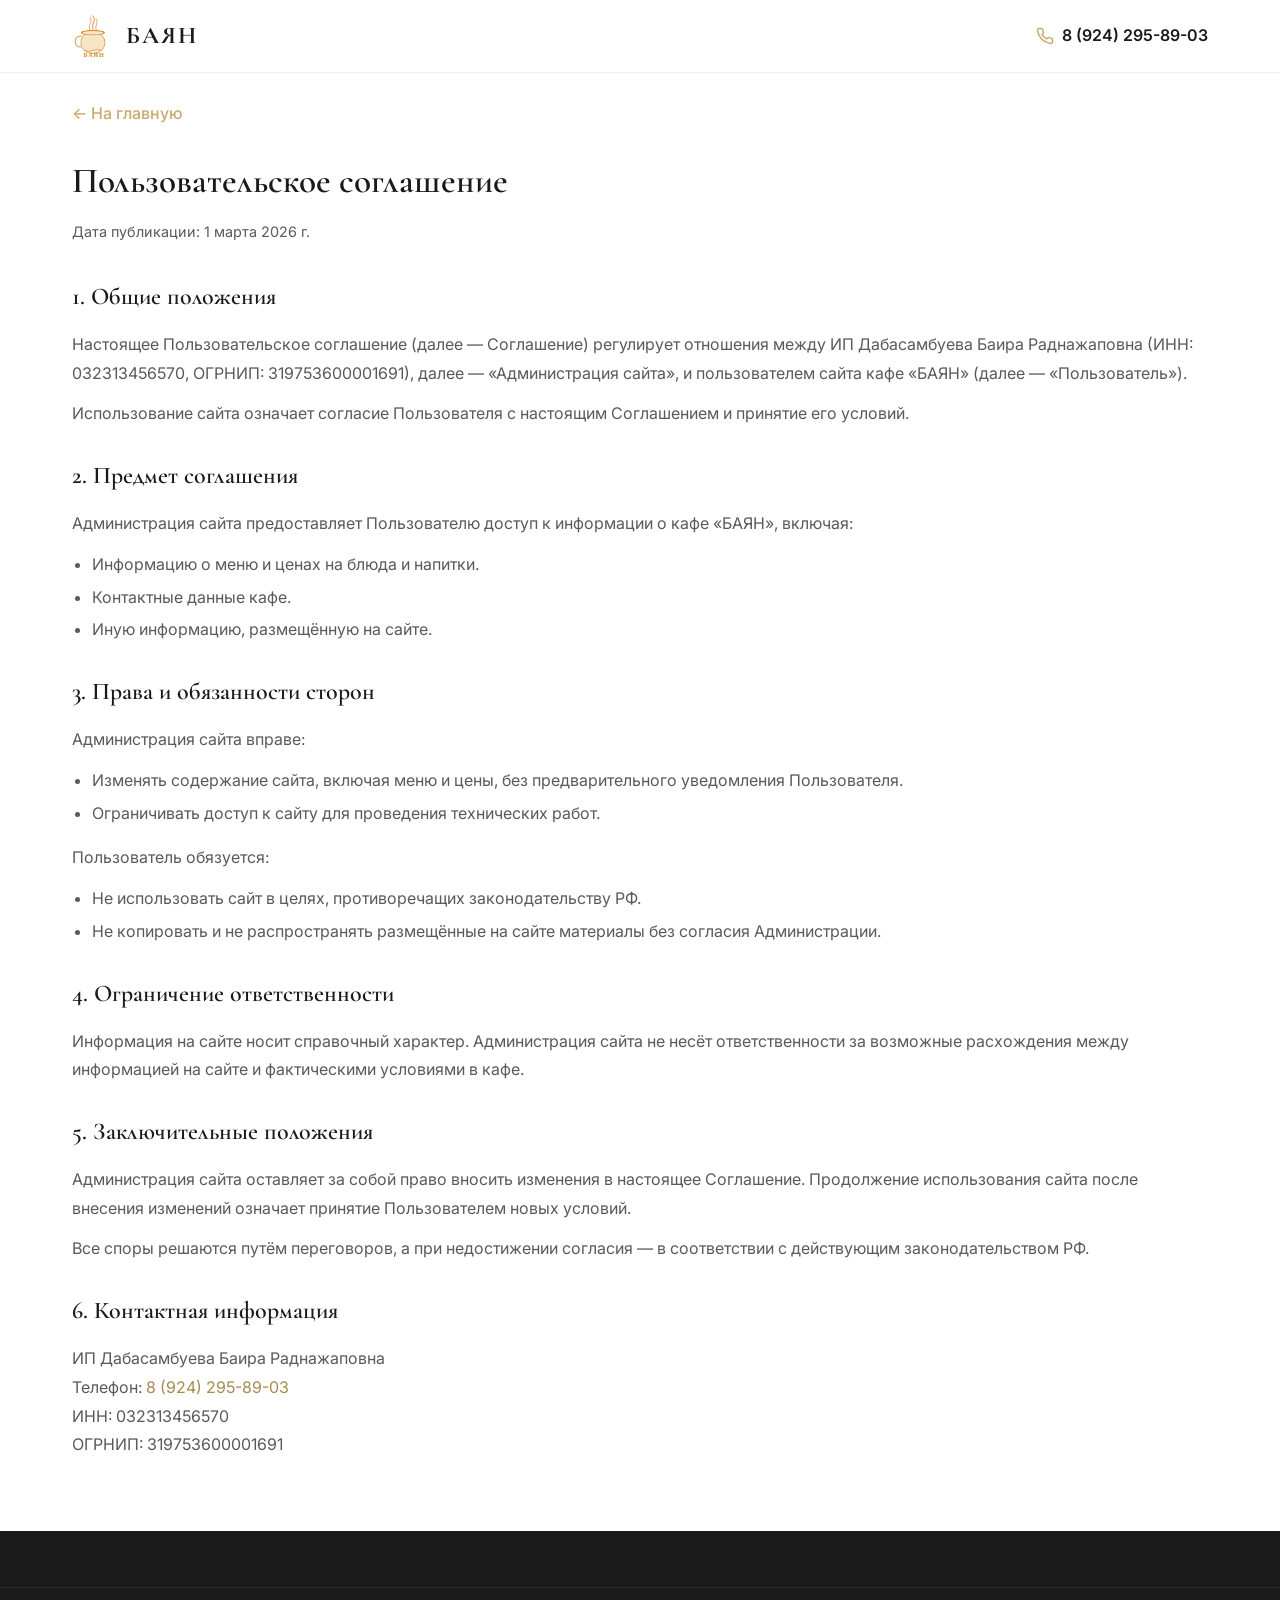
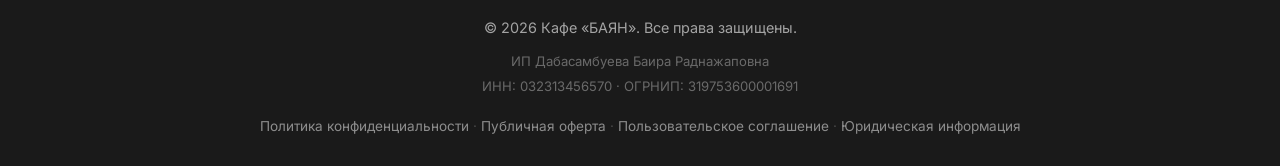
==== agreement.html @ 706bf884 "feat: add legal document pages and footer doc links Added 4 legal pages like on reference site (chim" ====
<!DOCTYPE html>
<html lang="ru">
<head>
    <meta charset="UTF-8">
    <meta name="viewport" content="width=device-width, initial-scale=1.0">
    <title>Пользовательское соглашение — Кафе БАЯН</title>
    <link rel="stylesheet" href="css/style.css">
    <link rel="preconnect" href="https://fonts.googleapis.com">
    <link rel="preconnect" href="https://fonts.gstatic.com" crossorigin>
    <link href="https://fonts.googleapis.com/css2?family=Cormorant+Garamond:wght@400;500;600;700&family=Inter:wght@300;400;500;600&display=swap" rel="stylesheet">
    <style>
        .legal-page { padding: 100px 0 60px; }
        .legal-page h1 { font-family: var(--font-display); font-size: 2.2rem; font-weight: 600; color: var(--dark); margin-bottom: 8px; }
        .legal-page .legal-date { color: var(--text-light); font-size: 0.9rem; margin-bottom: 32px; }
        .legal-page h2 { font-family: var(--font-display); font-size: 1.5rem; font-weight: 600; color: var(--dark); margin: 28px 0 12px; }
        .legal-page p { color: var(--text-light); font-size: 1rem; line-height: 1.8; margin-bottom: 12px; }
        .legal-page ul { margin: 8px 0 16px 20px; list-style: disc; }
        .legal-page ul li { color: var(--text-light); font-size: 1rem; line-height: 1.8; margin-bottom: 4px; }
        .legal-back { display: inline-flex; align-items: center; gap: 6px; color: var(--gold); font-weight: 500; margin-bottom: 24px; font-size: 1rem; }
        .legal-back:hover { color: var(--gold-dark); }
    </style>
</head>
<body>
    <header class="header" id="header">
        <div class="container header__inner">
            <a href="index.html" class="header__logo">
                <img src="images/logo.svg" alt="Кафе БАЯН" class="header__logo-img">
                <span class="header__logo-text">БАЯН</span>
            </a>
            <a href="tel:+79242958903" class="header__phone" style="display:flex">
                <svg width="18" height="18" viewBox="0 0 24 24" fill="none" stroke="currentColor" stroke-width="2"><path d="M22 16.92v3a2 2 0 01-2.18 2 19.79 19.79 0 01-8.63-3.07 19.5 19.5 0 01-6-6 19.79 19.79 0 01-3.07-8.67A2 2 0 014.11 2h3a2 2 0 012 1.72c.127.96.361 1.903.7 2.81a2 2 0 01-.45 2.11L8.09 9.91a16 16 0 006 6l1.27-1.27a2 2 0 012.11-.45c.907.339 1.85.573 2.81.7A2 2 0 0122 16.92z"/></svg>
                <span>8 (924) 295-89-03</span>
            </a>
        </div>
    </header>

    <section class="legal-page">
        <div class="container">
            <a href="index.html" class="legal-back">&larr; На главную</a>
            <h1>Пользовательское соглашение</h1>
            <p class="legal-date">Дата публикации: 1 марта 2026 г.</p>

            <h2>1. Общие положения</h2>
            <p>Настоящее Пользовательское соглашение (далее — Соглашение) регулирует отношения между ИП Дабасамбуева Баира Раднажаповна (ИНН: 032313456570, ОГРНИП: 319753600001691), далее — «Администрация сайта», и пользователем сайта кафе «БАЯН» (далее — «Пользователь»).</p>
            <p>Использование сайта означает согласие Пользователя с настоящим Соглашением и принятие его условий.</p>

            <h2>2. Предмет соглашения</h2>
            <p>Администрация сайта предоставляет Пользователю доступ к информации о кафе «БАЯН», включая:</p>
            <ul>
                <li>Информацию о меню и ценах на блюда и напитки.</li>
                <li>Контактные данные кафе.</li>
                <li>Иную информацию, размещённую на сайте.</li>
            </ul>

            <h2>3. Права и обязанности сторон</h2>
            <p>Администрация сайта вправе:</p>
            <ul>
                <li>Изменять содержание сайта, включая меню и цены, без предварительного уведомления Пользователя.</li>
                <li>Ограничивать доступ к сайту для проведения технических работ.</li>
            </ul>
            <p>Пользователь обязуется:</p>
            <ul>
                <li>Не использовать сайт в целях, противоречащих законодательству РФ.</li>
                <li>Не копировать и не распространять размещённые на сайте материалы без согласия Администрации.</li>
            </ul>

            <h2>4. Ограничение ответственности</h2>
            <p>Информация на сайте носит справочный характер. Администрация сайта не несёт ответственности за возможные расхождения между информацией на сайте и фактическими условиями в кафе.</p>

            <h2>5. Заключительные положения</h2>
            <p>Администрация сайта оставляет за собой право вносить изменения в настоящее Соглашение. Продолжение использования сайта после внесения изменений означает принятие Пользователем новых условий.</p>
            <p>Все споры решаются путём переговоров, а при недостижении согласия — в соответствии с действующим законодательством РФ.</p>

            <h2>6. Контактная информация</h2>
            <p>ИП Дабасамбуева Баира Раднажаповна<br>
            Телефон: <a href="tel:+79242958903">8 (924) 295-89-03</a><br>
            ИНН: 032313456570<br>
            ОГРНИП: 319753600001691</p>
        </div>
    </section>

    <footer class="footer">
        <div class="footer__bottom">
            <div class="container">
                <p class="footer__copyright">&copy; 2026 Кафе «БАЯН». Все права защищены.</p>
                <p class="footer__requisites">ИП Дабасамбуева Баира Раднажаповна</p>
                <p class="footer__requisites">ИНН: 032313456570 &middot; ОГРНИП: 319753600001691</p>
                <div class="footer__docs">
                    <a href="privacy.html">Политика конфиденциальности</a>
                    <span class="footer__docs-sep">&middot;</span>
                    <a href="offer.html">Публичная оферта</a>
                    <span class="footer__docs-sep">&middot;</span>
                    <a href="agreement.html">Пользовательское соглашение</a>
                    <span class="footer__docs-sep">&middot;</span>
                    <a href="legal.html">Юридическая информация</a>
                </div>
            </div>
        </div>
    </footer>
</body>
</html>
---- css/style.css ----
/* ===== Reset ===== */
*, *::before, *::after { margin: 0; padding: 0; box-sizing: border-box; }

:root {
    --dark: #1A1A1A;
    --dark-green: #2C3E2D;
    --green: #3D5A3E;
    --gold: #C9A96E;
    --gold-light: #E0C992;
    --gold-dark: #A88B50;
    --cream: #FAF7F2;
    --white: #FFFFFF;
    --gray-50: #F8F8F8;
    --gray-100: #F0EFED;
    --gray-200: #E0DFDD;
    --gray-400: #999;
    --gray-600: #666;
    --gray-800: #333;
    --text: #2A2A2A;
    --text-light: #5A5A5A;
    --font-display: 'Cormorant Garamond', Georgia, serif;
    --font-body: 'Inter', -apple-system, BlinkMacSystemFont, sans-serif;
    --shadow: 0 8px 30px rgba(0,0,0,0.08);
    --shadow-sm: 0 2px 12px rgba(0,0,0,0.06);
    --radius: 16px;
    --radius-sm: 10px;
    --transition: 0.3s cubic-bezier(0.4, 0, 0.2, 1);
}

html { scroll-behavior: smooth; }
body {
    font-family: var(--font-body);
    color: var(--text);
    background: var(--white);
    font-size: 16px;
    line-height: 1.7;
    overflow-x: hidden;
    -webkit-font-smoothing: antialiased;
}
img { max-width: 100%; height: auto; display: block; }
a { color: var(--gold-dark); text-decoration: none; transition: color var(--transition); }
a:hover { color: var(--gold); }
ul { list-style: none; }

.container {
    width: 100%;
    max-width: 1200px;
    margin: 0 auto;
    padding: 0 20px;
}

/* ===== Typography ===== */
.section-label {
    display: block;
    font-family: var(--font-body);
    font-size: 0.85rem;
    font-weight: 600;
    letter-spacing: 3px;
    text-transform: uppercase;
    color: var(--gold);
    margin-bottom: 12px;
}
.section-label--center { text-align: center; }

.section-title {
    font-family: var(--font-display);
    font-size: 2.4rem;
    font-weight: 600;
    color: var(--dark);
    line-height: 1.2;
    margin-bottom: 1.5rem;
}
.section-title--center { text-align: center; }

/* ===== Buttons ===== */
.btn {
    display: inline-flex;
    align-items: center;
    justify-content: center;
    gap: 10px;
    padding: 16px 40px;
    border-radius: 50px;
    font-family: var(--font-body);
    font-size: 1rem;
    font-weight: 500;
    letter-spacing: 0.5px;
    cursor: pointer;
    transition: all var(--transition);
    border: 2px solid transparent;
    text-decoration: none;
}

.btn--primary {
    background: var(--gold);
    color: var(--white);
    border-color: var(--gold);
}
.btn--primary:hover {
    background: var(--gold-dark);
    border-color: var(--gold-dark);
    color: var(--white);
    transform: translateY(-2px);
    box-shadow: 0 8px 24px rgba(201, 169, 110, 0.35);
}

.btn--glass {
    background: rgba(255,255,255,0.15);
    color: var(--white);
    border-color: rgba(255,255,255,0.4);
    backdrop-filter: blur(10px);
    -webkit-backdrop-filter: blur(10px);
}
.btn--glass:hover {
    background: rgba(255,255,255,0.25);
    color: var(--white);
    transform: translateY(-2px);
}

/* ===== Header ===== */
.header {
    position: fixed;
    top: 0; left: 0; right: 0;
    z-index: 1000;
    background: rgba(255,255,255,0.97);
    backdrop-filter: blur(20px);
    -webkit-backdrop-filter: blur(20px);
    border-bottom: 1px solid rgba(0,0,0,0.06);
    transition: all var(--transition);
}

.header__inner {
    display: flex;
    align-items: center;
    justify-content: space-between;
    height: 64px;
}

.header__logo {
    display: flex;
    align-items: center;
    gap: 10px;
    text-decoration: none;
}
.header__logo-img { height: 44px; width: auto; }
.header__logo-text {
    font-family: var(--font-display);
    font-size: 1.5rem;
    font-weight: 700;
    color: var(--dark);
    letter-spacing: 2px;
}

.header__nav { display: none; }
.header__nav-list { display: flex; gap: 32px; }
.header__nav-link {
    color: var(--gray-600);
    font-size: 0.95rem;
    font-weight: 500;
    letter-spacing: 0.5px;
    text-transform: uppercase;
    position: relative;
    padding: 4px 0;
    transition: color var(--transition);
}
.header__nav-link::after {
    content: '';
    position: absolute;
    bottom: -2px; left: 0;
    width: 0; height: 2px;
    background: var(--gold);
    transition: width var(--transition);
}
.header__nav-link:hover,
.header__nav-link.active { color: var(--dark); }
.header__nav-link:hover::after,
.header__nav-link.active::after { width: 100%; }

.header__phone {
    display: none;
    align-items: center;
    gap: 8px;
    color: var(--dark);
    font-size: 1rem;
    font-weight: 600;
}
.header__phone svg { color: var(--gold); }

.header__phone-mobile {
    display: flex;
    align-items: center;
    gap: 10px;
    color: var(--dark);
    font-size: 1.2rem;
    font-weight: 600;
    margin-top: 40px;
    padding: 18px 28px;
    background: var(--gray-50);
    border-radius: var(--radius-sm);
}
.header__phone-mobile svg { color: var(--gold); }

.header__burger {
    display: flex;
    flex-direction: column;
    justify-content: center;
    gap: 6px;
    width: 32px;
    height: 32px;
    background: none;
    border: none;
    cursor: pointer;
    padding: 2px;
}
.header__burger span {
    display: block;
    width: 100%;
    height: 2px;
    background: var(--dark);
    border-radius: 2px;
    transition: all var(--transition);
    transform-origin: center;
}
.header__burger.active span:nth-child(1) { transform: rotate(45deg) translate(5px, 5px); }
.header__burger.active span:nth-child(2) { opacity: 0; }
.header__burger.active span:nth-child(3) { transform: rotate(-45deg) translate(5px, -5px); }

/* Mobile nav */
.header__nav.open {
    display: flex;
    position: fixed;
    top: 64px; left: 0; right: 0; bottom: 0;
    background: rgba(255,255,255,0.98);
    backdrop-filter: blur(20px);
    -webkit-backdrop-filter: blur(20px);
    flex-direction: column;
    align-items: center;
    padding-top: 48px;
    z-index: 999;
}
.header__nav.open .header__nav-list {
    flex-direction: column;
    align-items: center;
    gap: 32px;
}
.header__nav.open .header__nav-link {
    font-size: 1.2rem;
    letter-spacing: 2px;
}

/* ===== Hero ===== */
.hero {
    position: relative;
    min-height: 100vh;
    min-height: 100svh;
    display: flex;
    align-items: center;
    justify-content: center;
    text-align: center;
    padding: 120px 20px 80px;
    overflow: hidden;
}

.hero__bg {
    position: absolute;
    inset: 0;
    z-index: 0;
}
.hero__bg-img {
    width: 100%;
    height: 100%;
    object-fit: cover;
}

.hero__overlay {
    position: absolute;
    inset: 0;
    background: linear-gradient(
        to bottom,
        rgba(26, 26, 26, 0.6) 0%,
        rgba(26, 26, 26, 0.45) 50%,
        rgba(26, 26, 26, 0.7) 100%
    );
    z-index: 1;
}

.hero__inner {
    position: relative;
    z-index: 2;
    max-width: 700px;
}

.hero__badge {
    display: inline-block;
    padding: 10px 28px;
    background: rgba(201, 169, 110, 0.2);
    border: 1px solid rgba(201, 169, 110, 0.4);
    border-radius: 50px;
    color: var(--gold-light);
    font-size: 0.85rem;
    font-weight: 600;
    letter-spacing: 3px;
    text-transform: uppercase;
    margin-bottom: 28px;
    backdrop-filter: blur(10px);
}

.hero__title {
    font-family: var(--font-display);
    font-size: 3.5rem;
    font-weight: 600;
    color: var(--white);
    margin-bottom: 20px;
    line-height: 1.1;
}

.hero__subtitle {
    font-size: 1.15rem;
    color: rgba(255,255,255,0.85);
    margin-bottom: 40px;
    line-height: 1.8;
    font-weight: 300;
}

.hero__actions {
    display: flex;
    gap: 16px;
    justify-content: center;
    flex-wrap: wrap;
}

.hero__scroll {
    position: absolute;
    bottom: 30px;
    left: 50%;
    transform: translateX(-50%);
    z-index: 2;
    color: rgba(255,255,255,0.4);
    animation: scrollBounce 2s infinite;
}

@keyframes scrollBounce {
    0%, 100% { transform: translateX(-50%) translateY(0); }
    50% { transform: translateX(-50%) translateY(8px); }
}

/* ===== About ===== */
.about {
    padding: 80px 0;
    background: var(--white);
}

.about__grid {
    display: grid;
    grid-template-columns: 1fr;
    gap: 40px;
    align-items: center;
}

.about__img {
    border-radius: var(--radius);
    width: 100%;
    height: 300px;
    object-fit: cover;
    box-shadow: var(--shadow);
}

.about__text {
    color: var(--text-light);
    font-size: 1.05rem;
    line-height: 1.9;
    margin-bottom: 16px;
}

.about__features {
    display: flex;
    flex-direction: column;
    gap: 16px;
    margin-top: 28px;
}

.feature {
    display: flex;
    align-items: center;
    gap: 16px;
    padding: 18px;
    background: var(--cream);
    border-radius: var(--radius-sm);
    transition: transform var(--transition);
}
.feature:hover { transform: translateX(4px); }

.feature__icon {
    width: 52px;
    height: 52px;
    flex-shrink: 0;
    display: flex;
    align-items: center;
    justify-content: center;
    background: var(--gold);
    color: var(--white);
    border-radius: 14px;
}

.feature strong {
    display: block;
    font-size: 1rem;
    color: var(--dark);
    margin-bottom: 2px;
}
.feature p {
    font-size: 0.9rem;
    color: var(--text-light);
}

/* ===== Menu ===== */
.menu {
    padding: 80px 0;
    background: var(--cream);
}

.menu__tabs-wrap {
    margin-bottom: 32px;
}

.menu__tabs {
    display: flex;
    gap: 8px;
    overflow-x: auto;
    padding-bottom: 4px;
    -webkit-overflow-scrolling: touch;
    scrollbar-width: none;
}
.menu__tabs::-webkit-scrollbar { display: none; }

.menu__tab {
    flex-shrink: 0;
    padding: 12px 24px;
    border: 1.5px solid var(--gray-200);
    border-radius: 50px;
    background: var(--white);
    color: var(--text-light);
    font-family: var(--font-body);
    font-size: 0.95rem;
    font-weight: 500;
    cursor: pointer;
    transition: all var(--transition);
    white-space: nowrap;
}
.menu__tab:hover {
    border-color: var(--gold);
    color: var(--gold-dark);
}
.menu__tab.active {
    background: var(--dark-green);
    border-color: var(--dark-green);
    color: var(--white);
}

.menu__category { display: none; }
.menu__category.active {
    display: block;
    animation: fadeUp 0.4s ease;
}

@keyframes fadeUp {
    from { opacity: 0; transform: translateY(16px); }
    to { opacity: 1; transform: translateY(0); }
}

.menu__grid {
    display: grid;
    grid-template-columns: 1fr;
    gap: 16px;
}

/* Menu Card */
.menu-card {
    display: flex;
    background: var(--white);
    border-radius: var(--radius-sm);
    overflow: hidden;
    box-shadow: var(--shadow-sm);
    transition: all var(--transition);
    border: 1px solid rgba(0,0,0,0.04);
}
.menu-card:hover {
    box-shadow: var(--shadow);
    transform: translateY(-3px);
}

.menu-card__img-wrap {
    width: 120px;
    min-height: 120px;
    flex-shrink: 0;
    overflow: hidden;
    background: var(--gray-100);
}
.menu-card__img {
    width: 100%;
    height: 100%;
    object-fit: cover;
    transition: transform 0.5s ease;
}
.menu-card:hover .menu-card__img {
    transform: scale(1.08);
}

.menu-card__body {
    flex: 1;
    padding: 16px 18px;
    display: flex;
    flex-direction: column;
    justify-content: center;
}

.menu-card__name {
    font-family: var(--font-display);
    font-size: 1.2rem;
    font-weight: 600;
    color: var(--dark);
    margin-bottom: 4px;
    line-height: 1.3;
}

.menu-card__desc {
    font-size: 0.88rem;
    color: var(--text-light);
    margin-bottom: 10px;
    line-height: 1.5;
}

.menu-card__footer {
    display: flex;
    justify-content: space-between;
    align-items: center;
}
.menu-card__weight {
    font-size: 0.85rem;
    color: var(--gray-400);
}
.menu-card__price {
    font-size: 1.25rem;
    font-weight: 700;
    color: var(--dark-green);
    font-family: var(--font-display);
}

/* Menu Extra */
.menu__extra {
    margin-top: 40px;
    padding: 28px;
    background: var(--white);
    border-radius: var(--radius);
    border: 1px solid rgba(0,0,0,0.04);
}
.menu__extra-title {
    font-family: var(--font-display);
    font-size: 1.5rem;
    font-weight: 600;
    color: var(--dark);
    margin-bottom: 16px;
}
.menu__extra-grid {
    display: flex;
    flex-direction: column;
    gap: 0;
}
.menu__extra-item {
    display: flex;
    justify-content: space-between;
    align-items: center;
    padding: 14px 0;
    border-bottom: 1px solid var(--gray-100);
    font-size: 1rem;
    color: var(--text-light);
}
.menu__extra-item:last-child { border-bottom: none; }
.menu__extra-item span:last-child {
    font-weight: 600;
    color: var(--dark-green);
    font-family: var(--font-display);
    font-size: 1.15rem;
}

/* ===== Contacts ===== */
.contacts {
    padding: 80px 0;
    background: var(--white);
}

.contacts__grid {
    display: grid;
    grid-template-columns: 1fr 1fr;
    gap: 16px;
    margin-bottom: 40px;
}

.contacts__card {
    text-align: center;
    padding: 32px 20px;
    background: var(--cream);
    border-radius: var(--radius);
    transition: transform var(--transition);
}
.contacts__card:hover { transform: translateY(-4px); }

.contacts__card-icon {
    width: 60px;
    height: 60px;
    margin: 0 auto 16px;
    display: flex;
    align-items: center;
    justify-content: center;
    background: var(--dark-green);
    color: var(--gold-light);
    border-radius: 16px;
}

.contacts__card strong {
    display: block;
    font-size: 0.9rem;
    color: var(--gray-600);
    margin-bottom: 8px;
    text-transform: uppercase;
    letter-spacing: 1px;
}

.contacts__phone {
    font-family: var(--font-display);
    font-size: 1.4rem;
    font-weight: 600;
    color: var(--dark);
}
.contacts__card p {
    color: var(--text);
    font-size: 1.05rem;
}

.contacts__legal {
    background: var(--cream);
    padding: 32px;
    border-radius: var(--radius);
}
.contacts__legal h3 {
    font-family: var(--font-display);
    font-size: 1.5rem;
    font-weight: 600;
    color: var(--dark);
    margin-bottom: 20px;
}
.contacts__legal-grid {
    display: grid;
    grid-template-columns: 1fr;
    gap: 20px;
}
.contacts__legal p {
    color: var(--text-light);
    font-size: 0.95rem;
    margin-bottom: 6px;
    line-height: 1.7;
}
.contacts__legal strong {
    color: var(--dark);
}

/* ===== Footer ===== */
.footer {
    background: var(--dark);
    color: rgba(255,255,255,0.6);
    padding-top: 56px;
}

.footer__inner {
    display: grid;
    grid-template-columns: 1fr 1fr;
    gap: 32px;
    padding-bottom: 40px;
}

.footer__logo {
    height: 48px;
    width: auto;
    filter: brightness(2) saturate(0.5);
    margin-bottom: 10px;
}
.footer__brand p {
    font-size: 0.95rem;
    opacity: 0.5;
}

.footer h4 {
    font-family: var(--font-display);
    color: var(--white);
    font-size: 1.15rem;
    font-weight: 600;
    margin-bottom: 14px;
}

.footer__nav ul {
    display: flex;
    flex-direction: column;
    gap: 12px;
}
.footer__nav a {
    color: rgba(255,255,255,0.5);
    font-size: 0.95rem;
    transition: color var(--transition);
}
.footer__nav a:hover { color: var(--gold-light); }

.footer__contact a {
    color: var(--gold-light);
    font-family: var(--font-display);
    font-size: 1.3rem;
    font-weight: 600;
}

.footer__legal p {
    font-size: 0.85rem;
    margin-bottom: 5px;
    opacity: 0.5;
}

.footer__bottom {
    border-top: 1px solid rgba(255,255,255,0.08);
    padding: 28px 0;
    text-align: center;
}
.footer__copyright {
    font-size: 0.9rem;
    color: rgba(255,255,255,0.6);
    margin-bottom: 10px;
}
.footer__requisites {
    font-size: 0.82rem;
    color: rgba(255,255,255,0.35);
    margin-bottom: 4px;
    line-height: 1.6;
}
.footer__docs {
    margin-top: 18px;
    display: flex;
    flex-wrap: wrap;
    justify-content: center;
    align-items: center;
    gap: 6px 4px;
}
.footer__docs a {
    color: rgba(255,255,255,0.5);
    font-size: 0.85rem;
    transition: color var(--transition);
}
.footer__docs a:hover {
    color: var(--gold-light);
}
.footer__docs-sep {
    color: rgba(255,255,255,0.2);
    font-size: 0.85rem;
}

/* ===== Mobile Call Button ===== */
.mobile-call {
    position: fixed;
    bottom: 24px; right: 24px;
    width: 60px; height: 60px;
    background: var(--dark-green);
    color: var(--white);
    border-radius: 50%;
    display: flex;
    align-items: center;
    justify-content: center;
    box-shadow: 0 6px 24px rgba(44, 62, 45, 0.35);
    z-index: 900;
    transition: all var(--transition);
}
.mobile-call:hover {
    background: var(--green);
    color: var(--white);
    transform: scale(1.1);
}

/* ===== Responsive ===== */
@media (min-width: 480px) {
    .menu__grid { grid-template-columns: 1fr 1fr; }
}

@media (min-width: 768px) {
    .container { padding: 0 32px; }

    .section-title { font-size: 3rem; }

    .header__inner { height: 72px; }
    .header__nav { display: flex; align-items: center; }
    .header__phone { display: flex; }
    .header__burger { display: none; }
    .header__phone-mobile { display: none; }

    .hero { padding: 0; }
    .hero__title { font-size: 4.5rem; }
    .hero__subtitle { font-size: 1.25rem; }

    .about { padding: 100px 0; }
    .about__grid { grid-template-columns: 1fr 1fr; gap: 60px; }
    .about__img { height: 500px; }

    .menu { padding: 100px 0; }
    .menu-card__img-wrap { width: 140px; min-height: 140px; }

    .contacts { padding: 100px 0; }
    .contacts__legal-grid { grid-template-columns: 1fr 1fr; }

    .footer__inner { grid-template-columns: 2fr 1fr 1fr 1.5fr; }

    .mobile-call { display: none; }
}

@media (min-width: 1024px) {
    .menu__grid { grid-template-columns: repeat(3, 1fr); }

    .menu-card { flex-direction: column; }
    .menu-card__img-wrap { width: 100%; height: 200px; min-height: auto; }
    .menu-card__body { padding: 20px 22px; }
    .menu-card__name { font-size: 1.25rem; }
}

@media (min-width: 1200px) {
    .hero__title { font-size: 5rem; }
    .menu__grid { grid-template-columns: repeat(4, 1fr); }
}
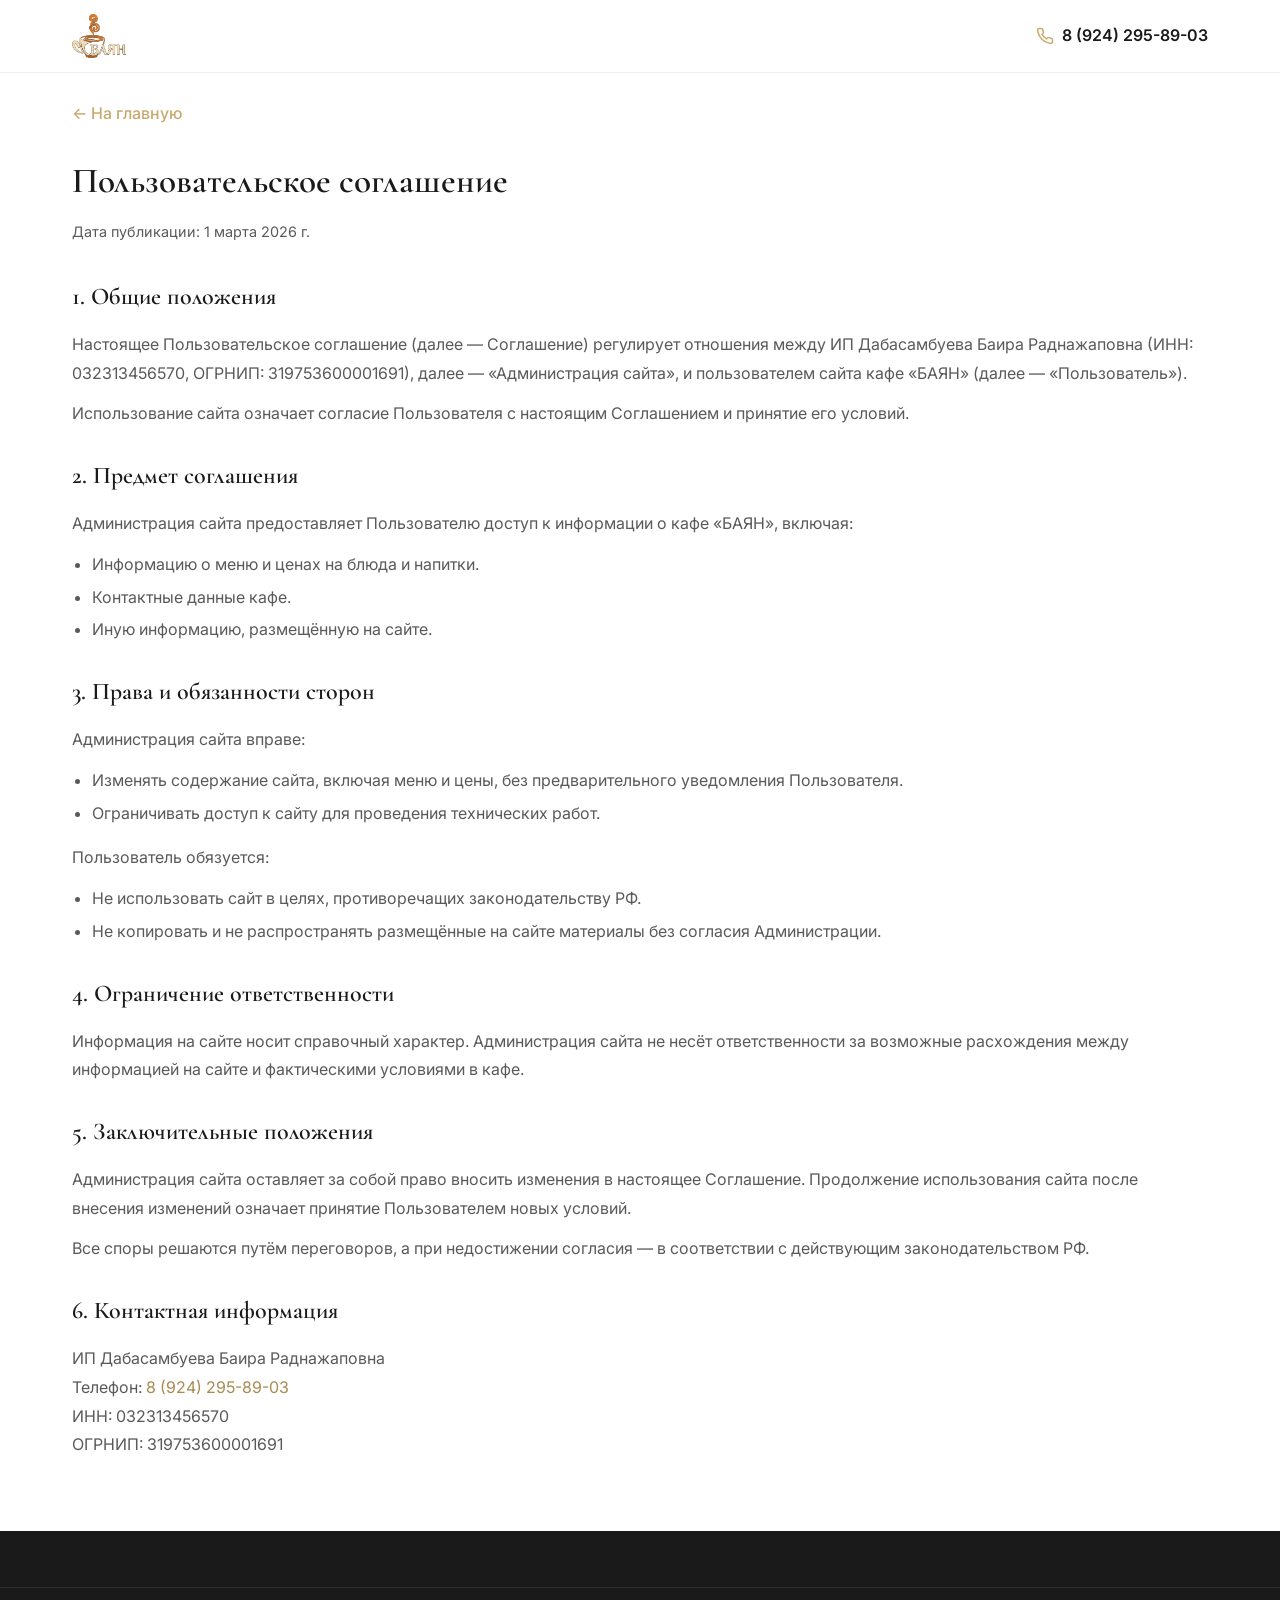
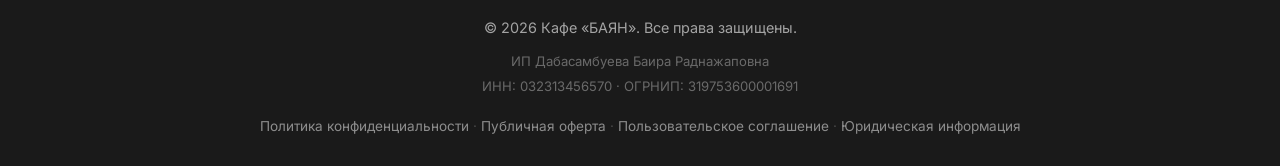
==== commit b662534a: "feat: replace SVG logo with real PNG logo (transparent bg) - Removed white background from uploaded " ====
--- a/agreement.html
+++ b/agreement.html
@@ -24,8 +24,7 @@
     <header class="header" id="header">
         <div class="container header__inner">
             <a href="index.html" class="header__logo">
-                <img src="images/logo.svg" alt="Кафе БАЯН" class="header__logo-img">
-                <span class="header__logo-text">БАЯН</span>
+                <img src="images/logo.png" alt="Кафе БАЯН" class="header__logo-img">
             </a>
             <a href="tel:+79242958903" class="header__phone" style="display:flex">
                 <svg width="18" height="18" viewBox="0 0 24 24" fill="none" stroke="currentColor" stroke-width="2"><path d="M22 16.92v3a2 2 0 01-2.18 2 19.79 19.79 0 01-8.63-3.07 19.5 19.5 0 01-6-6 19.79 19.79 0 01-3.07-8.67A2 2 0 014.11 2h3a2 2 0 012 1.72c.127.96.361 1.903.7 2.81a2 2 0 01-.45 2.11L8.09 9.91a16 16 0 006 6l1.27-1.27a2 2 0 012.11-.45c.907.339 1.85.573 2.81.7A2 2 0 0122 16.92z"/></svg>
